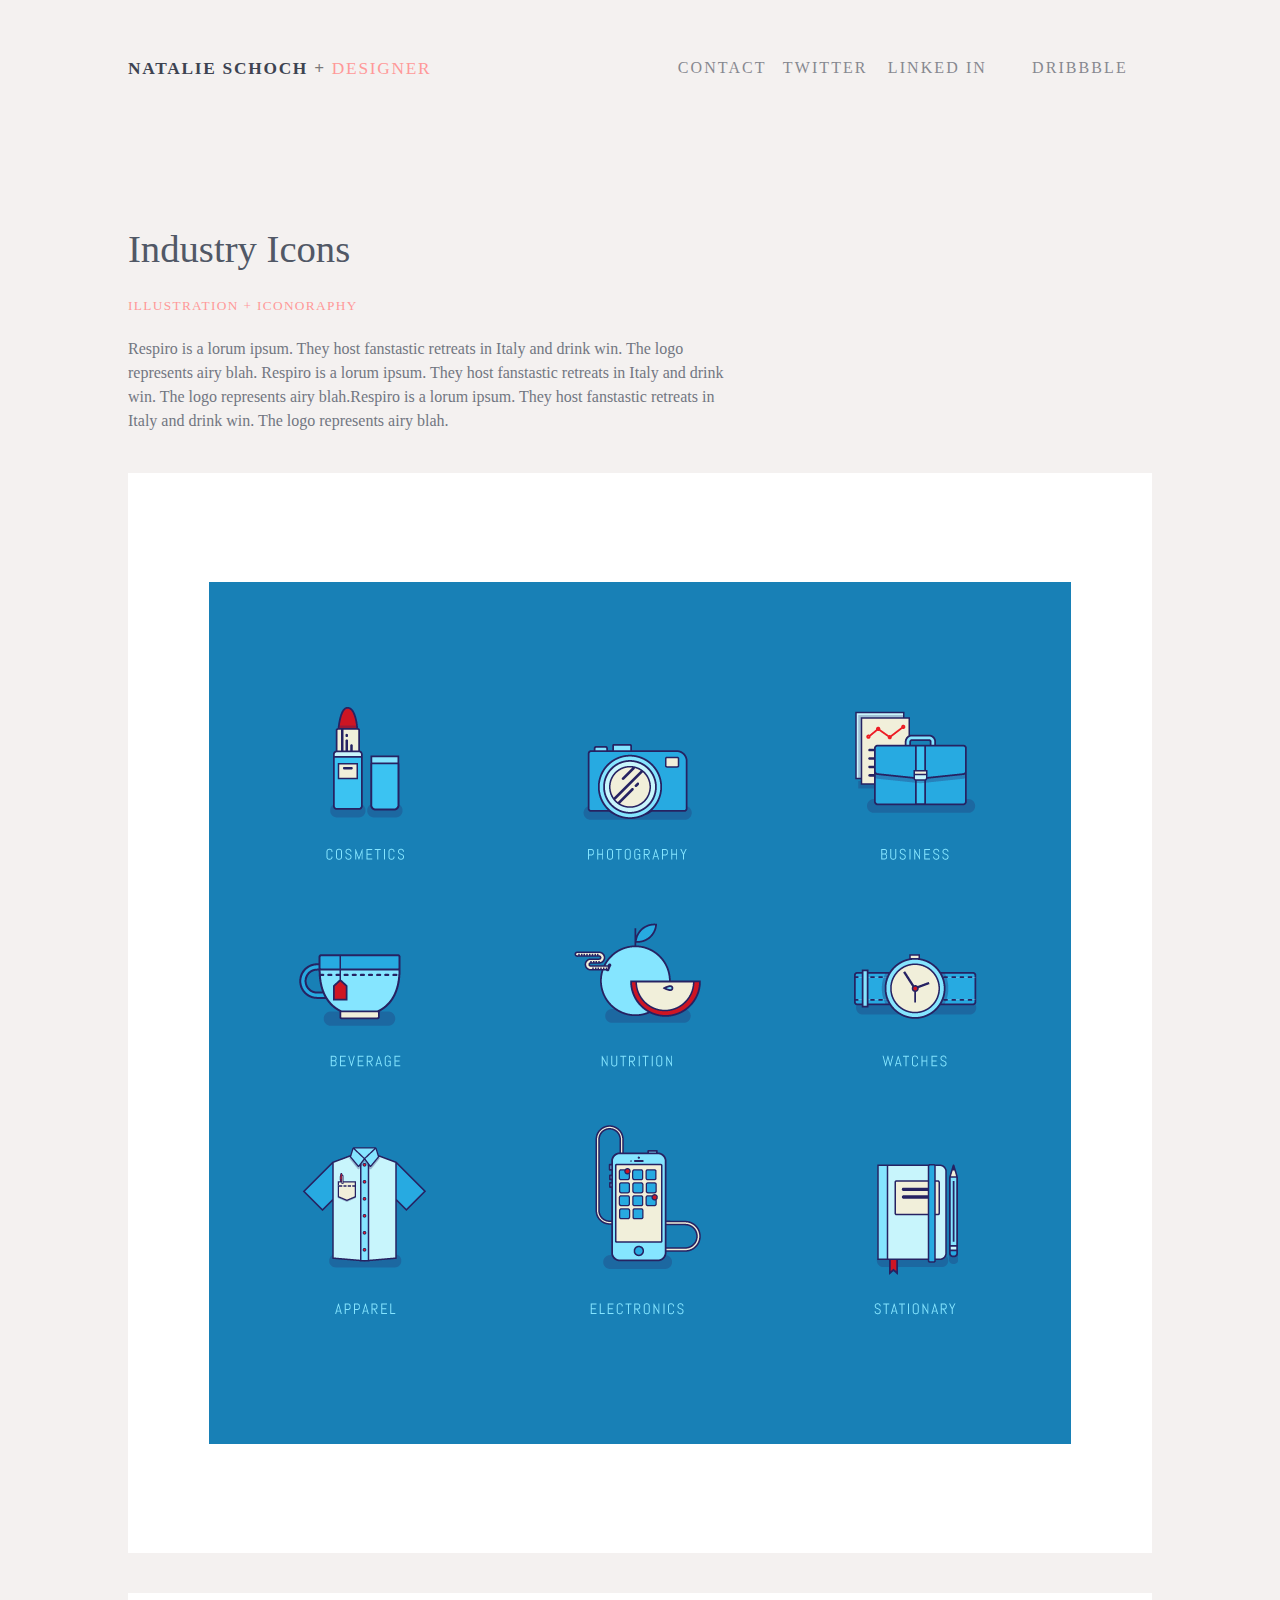
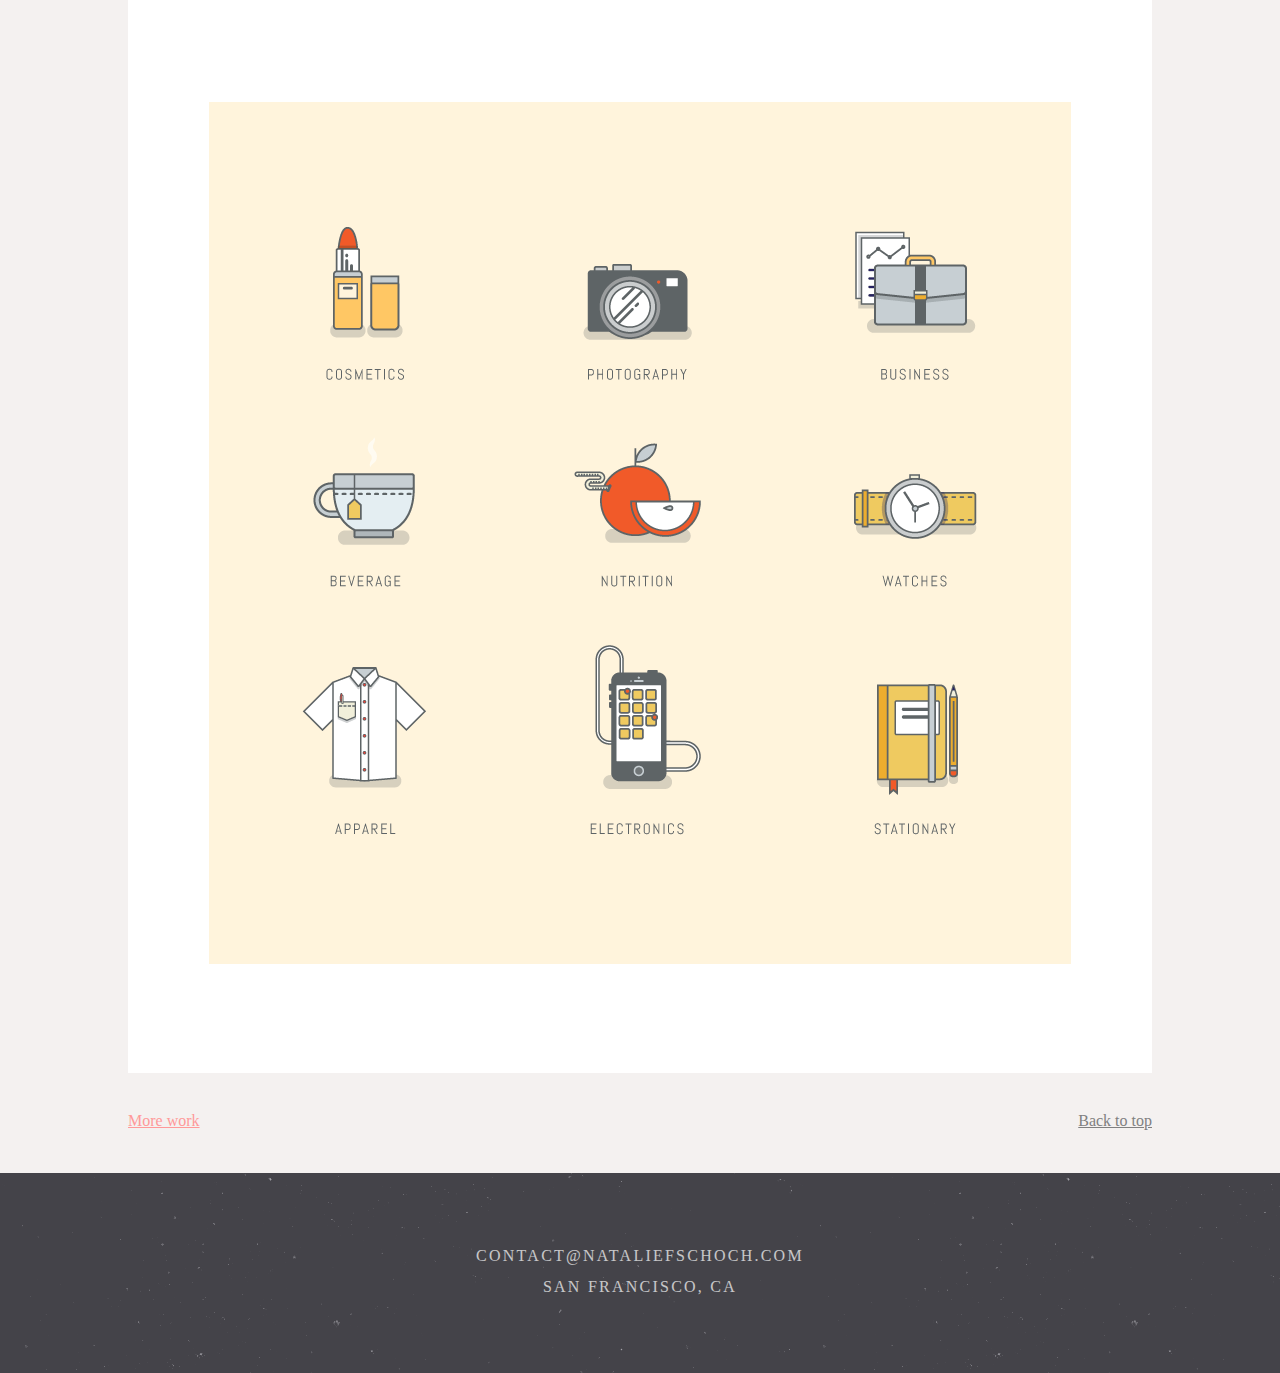
==== icons.html @ 2d97949e "added respiro, infographic, wiser2, icons pages" ====
<!DOCTYPE html>
<head>
  <link rel="stylesheet" href="css/style.css" TYPE="text/css">
  <script src="//ajax.googleapis.com/ajax/libs/jquery/1.11.1/jquery.min.js"></script>
  <title>Natalie Schoch - Designer</title>
</head>
<body>
  <div class="group" id="one">
    <div class="frame">
      <div class="nav bounceIn name cf">
        <a href="index.html">Natalie Schoch</a> <span class="opacity">+</span> <span class="designer">DESIGNER</span>
      </div>
      <div class="nav links bounceIn cf">
        <ul class="links cf">
          <li>
            <a href="contact.html"><div id="email">Contact</div></a>
          </li>
          <li>
            <a href="www.twitter.com"><div id="twitter">Twitter</div></a>
          </li>
          <li>
            <a href="www.linkedin.com"><div id="linkedin">Linked In</div></a>
          </li>
          <li>
            <a href="www.dribbble.com"><div id="dribbble">Dribbble</div></a>
          </li>
        </ul>
      </div>
      <div class="workdisplay">
        <p class="titles">
          <A NAME="codeword">Industry Icons</a>
        </p>
        <p class="tags">
          Illustration + Iconoraphy
        </p>
        <p class="desc">
          Respiro is a lorum ipsum. They host fanstastic retreats in Italy and drink win. The logo represents airy blah. Respiro is a lorum ipsum. They host fanstastic retreats in Italy and drink win. The logo represents airy blah.Respiro is a lorum ipsum. They host fanstastic retreats in Italy and drink win. The logo represents airy blah.
        </p>
        <div class="design">
          <div class="design-image icons-blue"></div>
        </div>
        <div class="design">
          <div class="design-image icons-yellow"></div>
        </div>

        <div class="navigation more-work">
          <a href="index.html">More work</a>
        </div>
        <div class="navigation top"><A HREF="#codeword">Back to top</A></div>
      </div>
    </div>
  </div>
  <div id="footer" class="cf">
    <div class="nav footertext">
     <p>contact@nataliefschoch.com</p>
     <p class="block_p">San Francisco, CA</p>
    </div>
  </div>  
<script src="https://maxcdn.bootstrapcdn.com/bootstrap/3.3.0/js/bootstrap.min.js"></script>
<script type="text/javascript" src="js/jquery.js"></script>
</body>
</html>
---- css/style.css ----
@import url(http://fonts.googleapis.com/css?family=Cardo:400,400italic,700);
@import url(reset.css);
@import url(http://fonts.googleapis.com/css?family=Vollkorn:400italic,700italic,400,700);

html {
	min-height: 100%;
	height: 100%;
}

html, body {
	margin: 0 auto;
	height: 100%;
}

.clearfix:after {
    clear: both;
    display: block;
    visibility: hidden;
    content: " ";
}

.frame {
	display: block;
	max-width: 1200px;
	width: 80%;
	margin: 0 auto;
	position: relative;
}

.group {
	padding: 60px 0;
}

#one {
	transition: all 5s ease;
	background: #f4f1f0;

}

#footer {
  text-align: left;
  position: relative;
  background: url('../images/stardust.png');
  bottom: 0;
  width: 100%;
  height: 200px;
}

.footertext a {
  text-decoration: none;
  color: white;
  transition: all .2s ease;
    opacity: 1;
    -webkit-transition: all 0.5s ease;

}

.footertext {
  font-family: futura LT;
  -webkit-font-smoothing: antialiased;
  font-smoothing: antialiased;
  transition: all .7s ease-in-out;
  -webkit-transition: all .7s ease-in-out;
  -moz-transition: all .7s ease-in-out;
  -webkit-align-items: center;
  -moz-align-items: center;
  -ms-align-items: center;
  align-items: center;
  text-align: center;
  display: block;
  margin: 75px auto;
  text-align: center;
  color: white;
  font-size: 12pt;
  text-transform: uppercase;
  letter-spacing: .14em;
  opacity: .7;
}

.footertext a:hover {
  text-decoration: line-through;
}

.block_p {
  margin-top: 15px;
}

.portfolio {
	padding-top: 100px;
	min-width: 1000px;
}

.portfolio2 {
	min-width: 1000px;
	padding-top: 20px;
}

.work {
	float: left;
	background: grey;
}

.work1 {
	height: 440px;
	width: 440px;
	margin-right: 20px;
	background: url('../images/work-wiser.jpg');
  background-size: 440px 440px;
}

.work2 {
	height: 210px;
	width: 210px;
	margin-right: 20px;
   background: url('../images/work-respiro.jpg');
   background-size: 210px 210px;
}

.work3 {
	height: 210px;
	width: 210px;
	margin-right: 20px;
	background: url('../images/businessicons.gif');
  background-size: 210px 210px;
}

.work4 {
	height: 210px;
	width: 440px;
	margin-top: 20px;
	margin-right: 20px;
	background: url('../images/work-currently.jpg');
  background-size: 440px 210px;
}

.work5 {
	height: 210px;
	width: 210px;
	margin-right: 20px;
	background: url('../images/felix-cat.gif');
  background-size: 210px 210px;
}

.work6 {
	height: 210px;
	width: 210px;
   background: url('../images/work-infographs.jpg');
   background-size: 210px 210px;
}

.work7 {
	height: 210px;
	width: 440px;
	margin-top: 20px;
  background: url('../images/work-wiser2.jpg');
  background-size: 440px 210px;
}


.work8 {
  height: 440px;
  width: 440px;
  margin-right: 20px;
  background: url('../images/work-sf.jpg');
  background-size: 440px 440px;
}

.colum {
  width: 460px;
  height: 460px;
  display: inline;
  float: left;
}


.project_name {
   font-family : futura;
   font-size : 22px;
   letter-spacing : .06em;
   text-align: center;
   display: block;

}

.project_desc {
   display: block;
   text-align: center;
   font-family : FaceplateSans LV;
   font-size : 15px;
   letter-spacing : 1.9px;
   text-transform: uppercase;
   padding: 10px;
}

.work:hover {
   color: white;
}

.work:hover .project_name {

}

.work:after {
   content: ' ';
   position: absolute;
   top: 0;
   left: 0;
   width: 100%;
   height: 100%;
   opacity: 0;
   -webkit-transition: opacity .5s;
    transition: opacity .5s;
}

.work:hover:after {
   opacity: .73;
}

.work:hover:after {
   background: #2e3333;
}


.work {
   color: transparent;
   position: relative;
}

.work_desc {
   vertical-align: center;
   margin: auto;
   position: relative;
   z-index: 1;
}

.lrg {
   margin: 190px  auto;
}

.sm {
   margin: 80px auto;
}

.opacity {
  opacity: .5;
}
#bio {
   margin: auto;
   text-align: center;
	margin-top: 100px;
	max-width: 600px;
	font-size: 28px;
	line-height: 33px;
	font-weight: lighter;
	-webkit-font-smoothing: antialiased;
	font-family: futura lt;
	letter-spacing: .02em;
}

.designer {
  color: #ff9999;
  font-weight: 300;
}


.links li {
    float: left;
    margin-left: 45px;
}

.links {
   margin-right: 30px;
}

.nav {
   font-family: futura LT;
   -webkit-font-smoothing: antialiased;
   font-smoothing: antialiased;
   transition: all .7s ease-in-out;
  -webkit-transition: all .7s ease-in-out;
  -moz-transition: all .7s ease-in-out;
  -webkit-align-items: center;
-moz-align-items: center;
-ms-align-items: center;
align-items: center;
text-align: center;
}

.nav.name{
   font-size: 13pt;
   float: left;
   letter-spacing: .1em;
   text-transform: uppercase;
   font-weight: bold;
}

.nav .links{
  font-family: FaceplateSans LV;
   font-size: 12pt;
   float: right;
   letter-spacing: .13em;
   text-transform: uppercase;
   color: #3d4351;
}

.links a {
   text-decoration: none;
   opacity: .6;
   transition: all .2s ease;
   color: #3d4351;
}

.nav.name a:hover{
  text-decoration: line-through;   
}

.nav.name a{
  text-decoration: none;
   transition: all .2s ease;
   color: #3d4351;
}

.nav a:hover {
   opacity: 1;
   color: #3d4351;
}

#contact {
	margin-right: 25px;
	height:30px;
	width:30px;
	display: inline-block;
}

#email {
	height:15px;
	width:60px;
	display: inline-block;
}

 #twitter {
	height:20px;
	width:60px;
	display: inline-block;
}

 #linkedin {
	height:20px;
	width:60px;
	display: inline;
}

#dribbble {
	height:19px;
	width:60px;
	display: inline-block;
}


a.hover_effect {
  position: relative;
  text-decoration: none;
}

a.hover_effect span {display: none;}
a.hover_effect:hover span {
  display: block;
  position: absolute; 
  padding: .5em;
  content: attr(title);
  min-width: 80px;
  text-align: center;
  width: auto;
  height: auto;
  white-space: nowrap;
  top: -52px;
  left: -28px;
  background: rgba(0,0,0,.8);
  -moz-border-radius:10px;
  -webkit-border-radius:10px;
  border-radius: 3px;    
  color: white;
  font-size: .86em;
}
a.hover_effect:hover span:after {
  position: absolute;
  display: block;
  content: "";  
  border-color: rgba(0,0,0,.8) transparent transparent transparent;
  border-style: solid;
  border-width: 10px;
  height:0;
  width:0;
  position:absolute;
  bottom: -16px;
  left:2.5em;
 }


.bounceIn {
  -webkit-animation-name: bounceIn;
          animation-name: bounceIn;
  -webkit-animation-duration: 1.3s;
          animation-duration: 1.3s;
}

@-webkit-keyframes bounceIn {
  0%, 60%, 75%, 90%, 100% {
    -webkit-transition-timing-function: cubic-bezier(0.215, 0.610, 0.355, 1.000);
            transition-timing-function: cubic-bezier(0.215, 0.610, 0.355, 1.000);
  }

  0% {
    opacity: 0;
    -webkit-transform: translate3d(0, -3000px, 0);
            transform: translate3d(0, -3000px, 0);
  }

  60% {
    opacity: 1;
    -webkit-transform: translate3d(0, 25px, 0);
            transform: translate3d(0, 25px, 0);
  }

  75% {
    -webkit-transform: translate3d(0, -10px, 0);
            transform: translate3d(0, -10px, 0);
  }

  90% {
    -webkit-transform: translate3d(0, 5px, 0);
            transform: translate3d(0, 5px, 0);
  }

  100% {
    -webkit-transform: none;
            transform: none;
  }
}

@keyframes bounceInDown {
  0%, 60%, 75%, 90%, 100% {
    -webkit-transition-timing-function: cubic-bezier(0.215, 0.610, 0.355, 1.000);
            transition-timing-function: cubic-bezier(0.215, 0.610, 0.355, 1.000);
  }

  0% {
    opacity: 0;
    -webkit-transform: translate3d(0, -3000px, 0);
            transform: translate3d(0, -3000px, 0);
  }

  60% {
    opacity: 1;
    -webkit-transform: translate3d(0, 5px, 0);
            transform: translate3d(0, 5px, 0);
  }

  75% {
    -webkit-transform: translate3d(0, -5px, 0);
            transform: translate3d(0, -5px, 0);
  }

  90% {
    -webkit-transform: translate3d(0, 5px, 0);
            transform: translate3d(0, 5px, 0);
  }

  100% {
    -webkit-transform: none;
            transform: none;
  }
}

.workdisplay {
  padding-top: 150px;
  font-family: futura LT;
}

.titles {
  font-size: 29pt;
  font-weight: 300;
  color: #515866;
}

.tags {
  color: #ff9999;
  text-transform: uppercase;
  font-size: 10pt;
  letter-spacing: .1em;
  font-weight: 300;
  padding-top: 30px;
}

.desc {
  color: #515866;
  font-size: 12pt;
  font-weight: 300;
  opacity: .8;
  max-width: 600px;
  line-height: 18pt;
  margin-top: 25px;
}


.design { 
  display: block;
  background: white;
      min-width: 1000px
}

.design-image {
  margin: 40px auto;
  background: white;
}

.logo {
  background: url('../images/work-respiro.jpg') no-repeat center;
  background-size: 400px 400px;
  height: 400px;
  width: 400px;
  padding-top: 40px;
  padding-bottom: 40px;
}
.desktop {
  background: url('../images/work-respiro-desktop.jpg') no-repeat center;
  background-size: 470px;
  width: 470px;
  height: 389.22px;
  padding-top: 40px;
  padding-bottom: 40px;
}

.mobile {
  background: url('../images/work-respiro-mobile.jpg') no-repeat center;
  background-size: 400px 400px;
  height: 400px;
  width: 400px;
  padding-top: 40px;
  padding-bottom: 40px;
}

.web {
  background: url('../images/work-respiro-web.jpg') no-repeat center;
  background-size: 400px;
  height: 1400px;
  width: 400px;
  padding-top: 30px;
  padding-bottom:30px;
}

.wiser-logo {
  background: url('../images/work-wiser-logos.jpg') no-repeat center;
  background-size: 430.621px 629.705px;
  height: 629.705px;
  width: 430.621px;
  padding-top: 40px;
  padding-bottom: 40px;
}

.deck {
  background: url('../images/work-wiser-deck.jpg') no-repeat center;
  background-size: 400px 400px;
  height: 400px;
  width: 400px;
  padding-top: 40px;
  padding-bottom: 40px;
} 

.wisedynamic {
  background: url('../images/work-wiser-dynamic.jpg') no-repeat center;
  background-size: 500px 1993.7px;
  height: 1993.7px;
  width: 500px;
  padding-top: 40px;
  padding-bottom: 40px;
} 

.careers {
  background: url('../images/work-wiser-careers.jpg') no-repeat center;
  background-size: 500px 1537px;
  height: 1537px;
  width: 500px;
  padding-top: 40px;
  padding-bottom: 40px;
} 

.ebook {
  background: url('../images/work-wiser-ebook.jpg') no-repeat center;
  background-size: 616px 791.93px;
  height: 791.93px;
  width: 616px;
  padding-top: 40px;
  padding-bottom: 40px;
} 

.newsletter {
  background: url('../images/work-newsletter.jpg') no-repeat center;
  background-size: 530px 1371px;
  height: 1371px;
  width: 530px;
  padding-top: 40px;
  padding-bottom: 40px;
}

.icons-blue {
  background: url('../images/work-icons-blue.png') no-repeat center;
  background-size: 1000px 862px;
  height: 1000px;
  width: 862px;
  padding-top: 40px;
  padding-bottom: 40px;
}  

.icons-yellow {
  background: url('../images/work-icons-yellow.png') no-repeat center;
  background-size: 1000px 862px;
  height: 1000px;
  width: 862px;
  padding-top: 40px;
  padding-bottom: 40px;
}

.igs {
  background: url('../images/igs.jpg') no-repeat center;
  background-size: 900px ;
  height: 500px;
  width: 1000px;
  padding-top: 40px;
  padding-bottom: 40px;
} 

.ig-halloween {
  background: url('../images/ig-halloween.jpg') no-repeat center;
  background-size: 700px ;
  height: 3900px;
  width: 700px;
  padding-top: 40px;
  padding-bottom: 40px;
}  

.ig-landingpage {
  background: url('../images/ig-landingpage.jpg') no-repeat center;
  background-size: 700px;
  height: 2150px;
  width: 700px;
  padding-top: 40px;
  padding-bottom: 40px;
}
.ig-retailtrends {
  background: url('../images/ig-retailtrends.jpg') no-repeat center;
  background-size: 700px;
  height: 2700px;
  width: 700px;
  padding-top: 40px;
  padding-bottom: 40px;
}

.ig-omnichannel {
  background: url('../images/ig-omnichannel.jpg') no-repeat center;
  background-size: 700px;
  height: 3300px;
  width: 700px;
  padding-top: 40px;
  padding-bottom: 40px;
}

.more-work a{
  display: inline;
  float:left;
  color: #ff9999;

}

.top a{
  display: inline;
  float:right;
  color: grey;
}
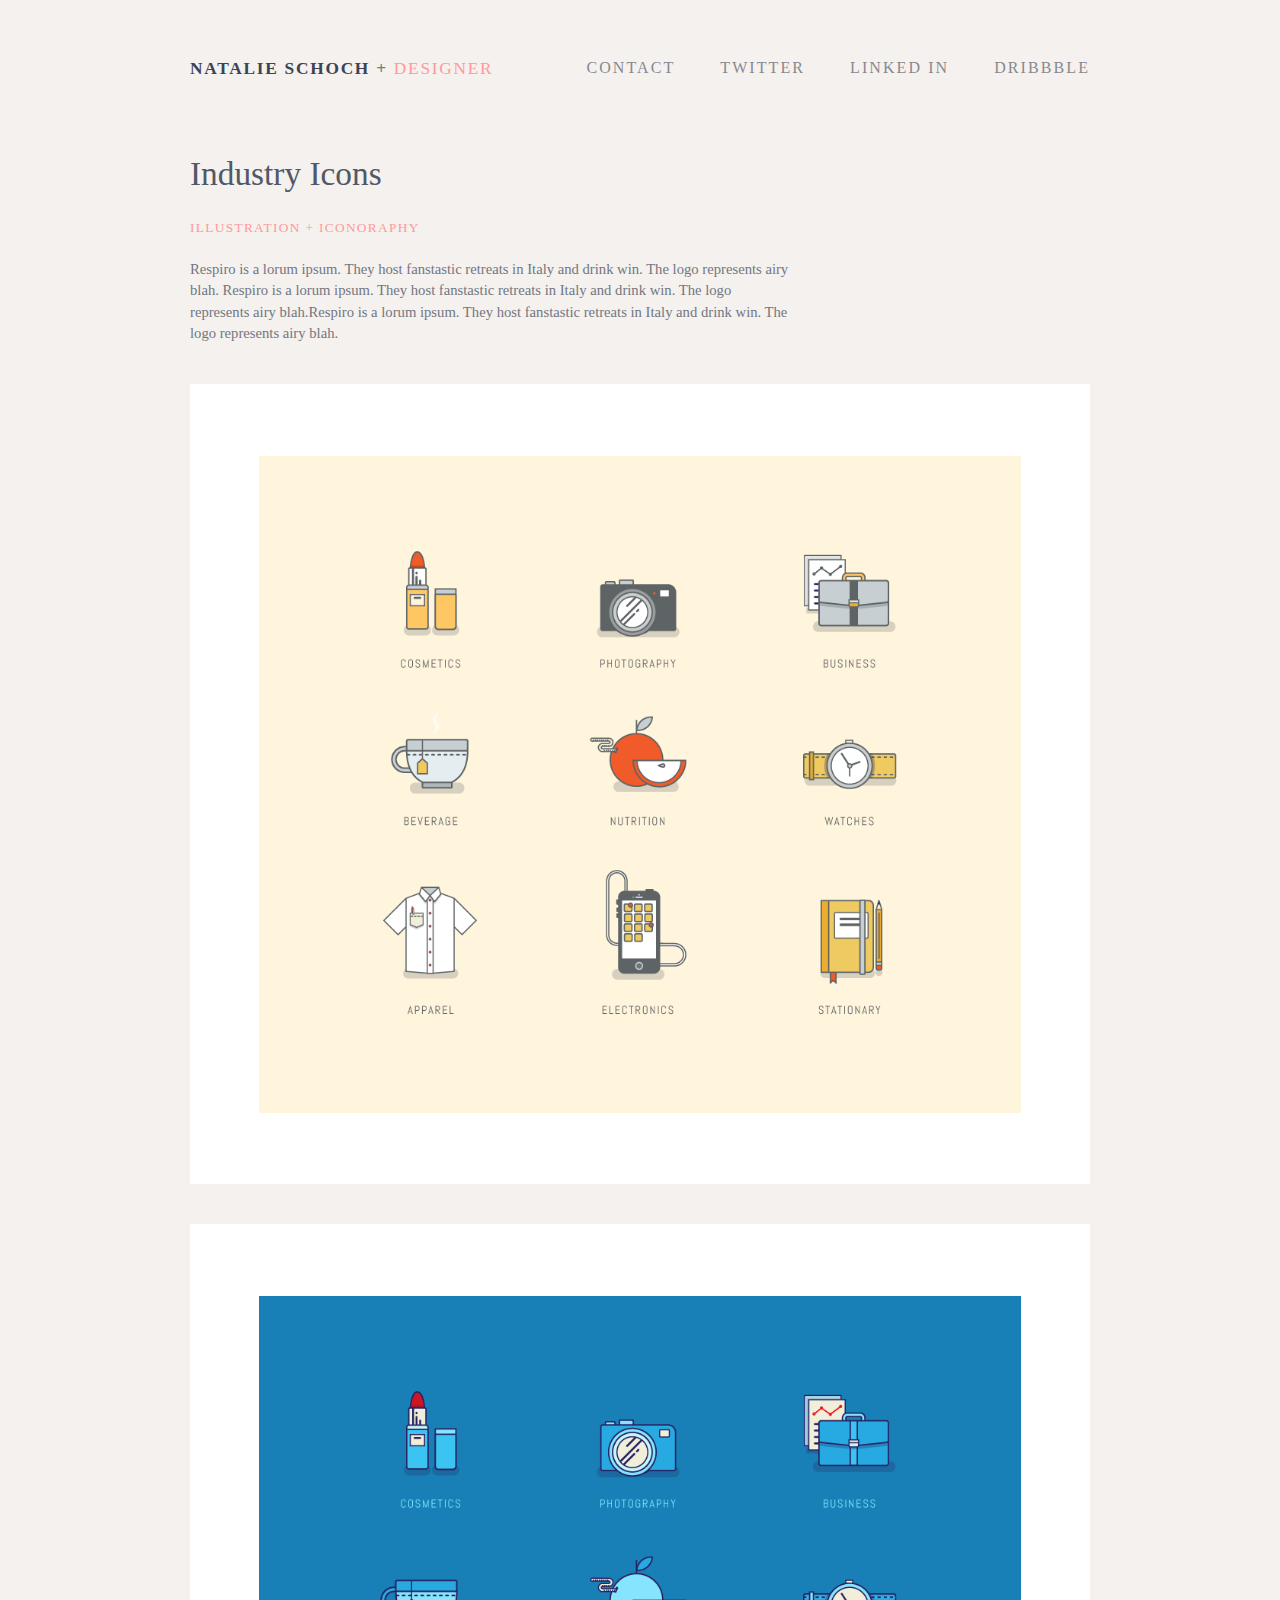
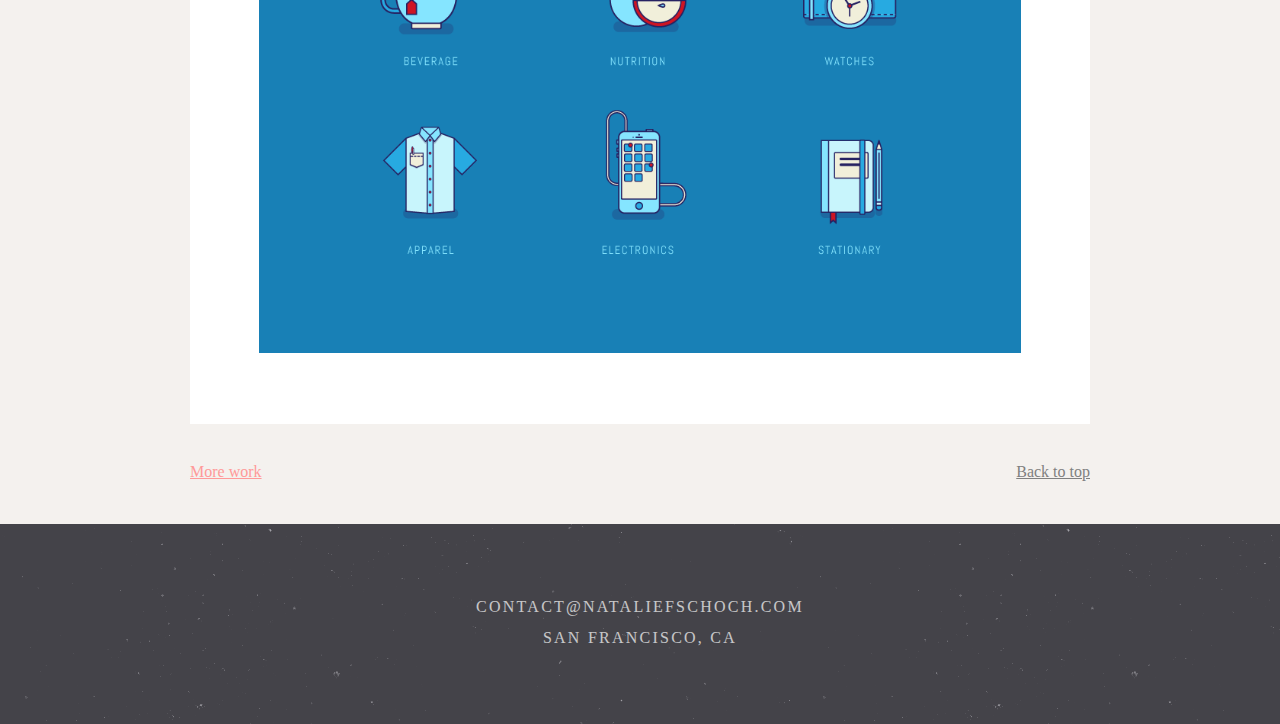
==== commit fbaf6bbf: "adding pages and stuff" ====
--- a/icons.html
+++ b/icons.html
@@ -6,29 +6,29 @@
 </head>
 <body>
   <div class="group" id="one">
-    <div class="frame">
-      <div class="nav bounceIn name cf">
-        <a href="index.html">Natalie Schoch</a> <span class="opacity">+</span> <span class="designer">DESIGNER</span>
-      </div>
-      <div class="nav links bounceIn cf">
-        <ul class="links cf">
-          <li>
-            <a href="contact.html"><div id="email">Contact</div></a>
-          </li>
-          <li>
-            <a href="www.twitter.com"><div id="twitter">Twitter</div></a>
-          </li>
-          <li>
-            <a href="www.linkedin.com"><div id="linkedin">Linked In</div></a>
-          </li>
-          <li>
-            <a href="www.dribbble.com"><div id="dribbble">Dribbble</div></a>
-          </li>
-        </ul>
-      </div>
+        <div class="frame">
+            <div id="header" class="bounceIn cf">
+                <div class="name cf">
+                    <a href="index.html">Natalie Schoch</a> <span class="opacity">+</span> <span class="designer">DESIGNER</span>
+                </div>
+                <ul class="nav links cf">
+                    <li>
+                        <a href="www.twitter.com">Contact</a>
+                    </li>
+                    <li>
+                        <a href="www.twitter.com">Twitter</a>
+                    </li>
+                    <li>
+                        <a href="www.twitter.com">Linked In</a>
+                    </li>
+                    <li>
+                        <a href="www.twitter.com">Dribbble</a>
+                    </li>
+                </ul>
+            </div>
       <div class="workdisplay">
         <p class="titles">
-          <A NAME="codeword">Industry Icons</a>
+          Industry Icons
         </p>
         <p class="tags">
           Illustration + Iconoraphy
@@ -37,12 +37,11 @@
           Respiro is a lorum ipsum. They host fanstastic retreats in Italy and drink win. The logo represents airy blah. Respiro is a lorum ipsum. They host fanstastic retreats in Italy and drink win. The logo represents airy blah.Respiro is a lorum ipsum. They host fanstastic retreats in Italy and drink win. The logo represents airy blah.
         </p>
         <div class="design">
+          <div class="design-image icons-yellow"></div>
+        </div>
+        <div class="design">
           <div class="design-image icons-blue"></div>
         </div>
-        <div class="design">
-          <div class="design-image icons-yellow"></div>
-        </div>
-
         <div class="navigation more-work">
           <a href="index.html">More work</a>
         </div>
@@ -51,7 +50,7 @@
     </div>
   </div>
   <div id="footer" class="cf">
-    <div class="nav footertext">
+    <div class="footertext">
      <p>contact@nataliefschoch.com</p>
      <p class="block_p">San Francisco, CA</p>
     </div>
--- a/css/style.css
+++ b/css/style.css
@@ -1,15 +1,23 @@
-@import url(http://fonts.googleapis.com/css?family=Cardo:400,400italic,700);
-@import url(reset.css);
-@import url(http://fonts.googleapis.com/css?family=Vollkorn:400italic,700italic,400,700);
-
+/*@import url(http://fonts.googleapis.com/css?family=Cardo:400,400italic,700);
+*/@import url(reset.css);
+/*@import url(http://fonts.googleapis.com/css?family=Vollkorn:400italic,700italic,400,700);
+*/
 html {
-	min-height: 100%;
-	height: 100%;
+    min-height: 100%;
+    height: 100%;
 }
 
 html, body {
-	margin: 0 auto;
-	height: 100%;
+    margin: 0 auto;
+    height: 100%;
+}
+
+::selection {
+    background: #0071bc;
+}
+::-moz-selection {
+    background: #0071bc; /* Gecko Browsers */
+
 }
 
 .clearfix:after {
@@ -20,665 +28,755 @@
 }
 
 .frame {
-	display: block;
-	max-width: 1200px;
-	width: 80%;
-	margin: 0 auto;
-	position: relative;
+    display: block;
+    width: 900px;
+    margin: 0 auto;
 }
 
 .group {
-	padding: 60px 0;
+    padding: 60px 0;
 }
 
 #one {
-	transition: all 5s ease;
-	background: #f4f1f0;
-
+    transition: all 5s ease;
+    background: #f4f1ee;
 }
 
 #footer {
-  text-align: left;
-  position: relative;
-  background: url('../images/stardust.png');
-  bottom: 0;
-  width: 100%;
-  height: 200px;
+    text-align: left;
+    position: relative;
+    background: url('../images/stardust.png');
+    bottom: 0;
+    width: 100%;
+    height: 200px;
 }
 
 .footertext a {
-  text-decoration: none;
-  color: white;
-  transition: all .2s ease;
+    text-decoration: none;
+    color: white;
+    transition: all .2s ease;
     opacity: 1;
     -webkit-transition: all 0.5s ease;
 
 }
 
 .footertext {
-  font-family: futura LT;
-  -webkit-font-smoothing: antialiased;
-  font-smoothing: antialiased;
-  transition: all .7s ease-in-out;
-  -webkit-transition: all .7s ease-in-out;
-  -moz-transition: all .7s ease-in-out;
-  -webkit-align-items: center;
-  -moz-align-items: center;
-  -ms-align-items: center;
-  align-items: center;
-  text-align: center;
-  display: block;
-  margin: 75px auto;
-  text-align: center;
-  color: white;
-  font-size: 12pt;
-  text-transform: uppercase;
-  letter-spacing: .14em;
-  opacity: .7;
+    font-family: futura LT;
+    -webkit-font-smoothing: antialiased;
+    font-smoothing: antialiased;
+    transition: all .7s ease-in-out;
+    -webkit-transition: all .7s ease-in-out;
+    -moz-transition: all .7s ease-in-out;
+    -webkit-align-items: center;
+    -moz-align-items: center;
+    -ms-align-items: center;
+    align-items: center;
+    text-align: center;
+    display: block;
+    margin: 75px auto;
+    text-align: center;
+    color: white;
+    font-size: 12pt;
+    text-transform: uppercase;
+    letter-spacing: .14em;
+    opacity: .7;
 }
 
 .footertext a:hover {
-  text-decoration: line-through;
+    text-decoration: line-through;
 }
 
 .block_p {
-  margin-top: 15px;
+    margin-top: 15px;
 }
 
 .portfolio {
-	padding-top: 100px;
-	min-width: 1000px;
+    padding-top: 60px;
 }
 
 .portfolio2 {
-	min-width: 1000px;
-	padding-top: 20px;
+    padding-top: 20px;
 }
 
 .work {
-	float: left;
-	background: grey;
+    float: left;
+    background: grey;
 }
 
 .work1 {
-	height: 440px;
-	width: 440px;
-	margin-right: 20px;
-	background: url('../images/work-wiser.jpg');
-  background-size: 440px 440px;
+    height: 440px;
+    width: 440px;
+    background: url('../images/work-redesign.jpg');
+    background-size: 440px 440px;
 }
 
 .work2 {
-	height: 210px;
-	width: 210px;
-	margin-right: 20px;
-   background: url('../images/work-respiro.jpg');
-   background-size: 210px 210px;
+    margin-right: 20px;
+    height: 210px;
+    width: 210px;
+    background: url('../images/work-respiro.jpg');
+    background-size: 210px 210px;
 }
 
 .work3 {
-	height: 210px;
-	width: 210px;
-	margin-right: 20px;
-	background: url('../images/businessicons.gif');
-  background-size: 210px 210px;
+    height: 210px;
+    width: 210px;
+    background: url('../images/businessicons.gif');
+    background-size: 210px 210px;
 }
 
 .work4 {
-	height: 210px;
-	width: 440px;
-	margin-top: 20px;
-	margin-right: 20px;
-	background: url('../images/work-currently.jpg');
-  background-size: 440px 210px;
+    height: 210px;
+    width: 440px;
+    margin-top: 20px;
+    background: url('../images/work-currently.jpg');
+    background-size: 440px 210px;
 }
 
 .work5 {
-	height: 210px;
-	width: 210px;
-	margin-right: 20px;
-	background: url('../images/felix-cat.gif');
-  background-size: 210px 210px;
+    margin-right: 20px;
+    height: 210px;
+    width: 210px;
+    background: url('../images/felix-cat.gif');
+    background-size: 210px 210px;
 }
 
 .work6 {
-	height: 210px;
-	width: 210px;
-   background: url('../images/work-infographs.jpg');
-   background-size: 210px 210px;
+    height: 210px;
+    width: 210px;
+    background: url('../images/work-infographs.jpg');
+    background-size: 210px 210px;
 }
 
 .work7 {
-	height: 210px;
-	width: 440px;
-	margin-top: 20px;
-  background: url('../images/work-wiser2.jpg');
-  background-size: 440px 210px;
+    height: 210px;
+    width: 440px;
+    margin-top: 20px;
+    background: url('../images/work-wiser.jpg');
+    background-size: 440px 210px;
 }
 
 
 .work8 {
-  height: 440px;
-  width: 440px;
-  margin-right: 20px;
-  background: url('../images/work-sf.jpg');
-  background-size: 440px 440px;
+    height: 440px;
+    width: 440px;
+    background: url('../images/work-sf.jpg');
+    background-size: 440px 440px;
 }
 
 .colum {
-  width: 460px;
-  height: 460px;
-  display: inline;
-  float: left;
-}
-
+    width: 440px;
+    height: 460px;
+    display: inline;
+    float: left;
+}
+
+.colum:first-child {
+    margin-right: 20px;
+}
+
+.work {
+    position: relative;
+    color: #fff;
+    text-align: center;
+}
+
+.work_desc {
+    margin: auto;
+    position: relative;
+    z-index: 1;
+    background: rgba(0,0,0,.5);
+    height: 100%;
+    opacity: 0;
+    transition: all .2s ease-in-out;
+    -webkit-transition: all .2s ease-in-out;
+    -moz-transition: all .2s ease-in-out;
+}
+
+.work_desc:hover {
+    opacity: 1;
+}
 
 .project_name {
-   font-family : futura;
-   font-size : 22px;
-   letter-spacing : .06em;
-   text-align: center;
-   display: block;
+    font-family : futura;
+    font-size : 22px;
+    letter-spacing : .04em;
+    text-align: center;
+    display: inline-block;
+    -webkit-font-smoothing: antialiased;
 
 }
 
 .project_desc {
-   display: block;
-   text-align: center;
-   font-family : FaceplateSans LV;
-   font-size : 15px;
-   letter-spacing : 1.9px;
-   text-transform: uppercase;
-   padding: 10px;
-}
-
-.work:hover {
-   color: white;
-}
-
-.work:hover .project_name {
-
-}
-
-.work:after {
-   content: ' ';
-   position: absolute;
-   top: 0;
-   left: 0;
-   width: 100%;
-   height: 100%;
-   opacity: 0;
-   -webkit-transition: opacity .5s;
-    transition: opacity .5s;
-}
-
-.work:hover:after {
-   opacity: .73;
-}
-
-.work:hover:after {
-   background: #2e3333;
-}
-
-
-.work {
-   color: transparent;
-   position: relative;
-}
-
-.work_desc {
-   vertical-align: center;
-   margin: auto;
-   position: relative;
-   z-index: 1;
-}
-
-.lrg {
-   margin: 190px  auto;
-}
-
-.sm {
-   margin: 80px auto;
+    display: block;
+    text-align: center;
+    font-family : FaceplateSans LV;
+    font-size : 15px;
+    letter-spacing : 1.9px;
+    text-transform: uppercase;
+    padding: 10px;
+}
+
+.lrg .project_name {
+    margin-top: 190px;
+}
+
+.sm .project_name {
+    margin-top: 80px;
 }
 
 .opacity {
-  opacity: .5;
-}
+    opacity: .5;
+}
+
 #bio {
-   margin: auto;
-   text-align: center;
-	margin-top: 100px;
-	max-width: 600px;
-	font-size: 28px;
-	line-height: 33px;
-	font-weight: lighter;
-	-webkit-font-smoothing: antialiased;
-	font-family: futura lt;
-	letter-spacing: .02em;
+    margin: auto;
+    text-align: center;
+    margin-top: 100px;
+    max-width: 600px;
+    font-size: 28px;
+    line-height: 33px;
+    font-weight: lighter;
+    -webkit-font-smoothing: antialiased;
+    font-family: futura lt;
+    letter-spacing: .02em;
 }
 
 .designer {
-  color: #ff9999;
-  font-weight: 300;
-}
-
+    color: #ff9999;
+    font-weight: 300;
+}
+
+.design {
+    background: white;
+}
+
+#header {
+    transition: all .7s ease-in-out;
+    -webkit-transition: all .7s ease-in-out;
+    -moz-transition: all .7s ease-in-out;
+}
+
+.nav {
+    display: block;
+    float: right;
+    font-family: futura LT;
+    -webkit-font-smoothing: antialiased;
+    font-smoothing: antialiased;
+}
+
+.name {
+    font-size: 13pt;
+    float: left;
+    letter-spacing: .1em;
+    text-transform: uppercase;
+    font-weight: bold;
+    font-family: futura LT;
+}
 
 .links li {
     float: left;
-    margin-left: 45px;
-}
-
-.links {
-   margin-right: 30px;
-}
-
-.nav {
-   font-family: futura LT;
-   -webkit-font-smoothing: antialiased;
-   font-smoothing: antialiased;
-   transition: all .7s ease-in-out;
-  -webkit-transition: all .7s ease-in-out;
-  -moz-transition: all .7s ease-in-out;
-  -webkit-align-items: center;
--moz-align-items: center;
--ms-align-items: center;
-align-items: center;
-text-align: center;
-}
-
-.nav.name{
-   font-size: 13pt;
-   float: left;
-   letter-spacing: .1em;
-   text-transform: uppercase;
-   font-weight: bold;
-}
-
-.nav .links{
-  font-family: FaceplateSans LV;
-   font-size: 12pt;
-   float: right;
-   letter-spacing: .13em;
-   text-transform: uppercase;
-   color: #3d4351;
+    margin-right: 45px;
+}
+
+.links li:last-child {
+    margin-right: 0;
 }
 
 .links a {
-   text-decoration: none;
-   opacity: .6;
-   transition: all .2s ease;
-   color: #3d4351;
-}
-
-.nav.name a:hover{
-  text-decoration: line-through;   
-}
-
-.nav.name a{
-  text-decoration: none;
-   transition: all .2s ease;
-   color: #3d4351;
+    text-decoration: none;
+    opacity: .6;
+    transition: all .2s ease;
+    color: #3d4351;
+    font-family: FaceplateSans LV;
+    font-size: 12pt;
+    letter-spacing: .13em;
+    text-transform: uppercase;
+    color: #3d4351;
+    display: block;
+}
+
+.name a:hover {
+    text-decoration: line-through;   
+}
+
+.name a {
+    text-decoration: none;
+    transition: all .2s ease;
+    color: #3d4351;
 }
 
 .nav a:hover {
-   opacity: 1;
-   color: #3d4351;
-}
-
-#contact {
-	margin-right: 25px;
-	height:30px;
-	width:30px;
-	display: inline-block;
-}
-
-#email {
-	height:15px;
-	width:60px;
-	display: inline-block;
-}
-
- #twitter {
-	height:20px;
-	width:60px;
-	display: inline-block;
-}
-
- #linkedin {
-	height:20px;
-	width:60px;
-	display: inline;
-}
-
-#dribbble {
-	height:19px;
-	width:60px;
-	display: inline-block;
+    opacity: 1;
+    color: #3d4351;
 }
 
 
 a.hover_effect {
-  position: relative;
-  text-decoration: none;
+    position: relative;
+    text-decoration: none;
 }
 
 a.hover_effect span {display: none;}
 a.hover_effect:hover span {
-  display: block;
-  position: absolute; 
-  padding: .5em;
-  content: attr(title);
-  min-width: 80px;
-  text-align: center;
-  width: auto;
-  height: auto;
-  white-space: nowrap;
-  top: -52px;
-  left: -28px;
-  background: rgba(0,0,0,.8);
-  -moz-border-radius:10px;
-  -webkit-border-radius:10px;
-  border-radius: 3px;    
-  color: white;
-  font-size: .86em;
+    display: block;
+    position: absolute; 
+    padding: .5em;
+    content: attr(title);
+    min-width: 80px;
+    text-align: center;
+    width: auto;
+    height: auto;
+    white-space: nowrap;
+    top: -52px;
+    left: -28px;
+    background: rgba(0,0,0,.8);
+    -moz-border-radius:10px;
+    -webkit-border-radius:10px;
+    border-radius: 3px;    
+    color: white;
+    font-size: .86em;
 }
 a.hover_effect:hover span:after {
-  position: absolute;
-  display: block;
-  content: "";  
-  border-color: rgba(0,0,0,.8) transparent transparent transparent;
-  border-style: solid;
-  border-width: 10px;
-  height:0;
-  width:0;
-  position:absolute;
-  bottom: -16px;
-  left:2.5em;
- }
+    position: absolute;
+    display: block;
+    content: "";  
+    border-color: rgba(0,0,0,.8) transparent transparent transparent;
+    border-style: solid;
+    border-width: 10px;
+    height:0;
+    width:0;
+    position:absolute;
+    bottom: -16px;
+    left:2.5em;
+}
 
 
 .bounceIn {
-  -webkit-animation-name: bounceIn;
-          animation-name: bounceIn;
-  -webkit-animation-duration: 1.3s;
-          animation-duration: 1.3s;
+    -webkit-animation-name: bounceIn;
+    animation-name: bounceIn;
+    -webkit-animation-duration: 1.3s;
+    animation-duration: 1.3s;
 }
 
 @-webkit-keyframes bounceIn {
-  0%, 60%, 75%, 90%, 100% {
-    -webkit-transition-timing-function: cubic-bezier(0.215, 0.610, 0.355, 1.000);
-            transition-timing-function: cubic-bezier(0.215, 0.610, 0.355, 1.000);
-  }
-
-  0% {
-    opacity: 0;
-    -webkit-transform: translate3d(0, -3000px, 0);
-            transform: translate3d(0, -3000px, 0);
-  }
-
-  60% {
-    opacity: 1;
-    -webkit-transform: translate3d(0, 25px, 0);
-            transform: translate3d(0, 25px, 0);
-  }
-
-  75% {
-    -webkit-transform: translate3d(0, -10px, 0);
-            transform: translate3d(0, -10px, 0);
-  }
-
-  90% {
-    -webkit-transform: translate3d(0, 5px, 0);
-            transform: translate3d(0, 5px, 0);
-  }
-
-  100% {
-    -webkit-transform: none;
-            transform: none;
-  }
+    0%, 60%, 75%, 90%, 100% {
+        -webkit-transition-timing-function: cubic-bezier(0.215, 0.610, 0.355, 1.000);
+        transition-timing-function: cubic-bezier(0.215, 0.610, 0.355, 1.000);
+    }
+
+    0% {
+        opacity: 0;
+        -webkit-transform: translate3d(0, -3000px, 0);
+        transform: translate3d(0, -3000px, 0);
+    }
+
+    60% {
+        opacity: 1;
+        -webkit-transform: translate3d(0, 25px, 0);
+        transform: translate3d(0, 25px, 0);
+    }
+
+    75% {
+        -webkit-transform: translate3d(0, -10px, 0);
+        transform: translate3d(0, -10px, 0);
+    }
+
+    90% {
+        -webkit-transform: translate3d(0, 5px, 0);
+        transform: translate3d(0, 5px, 0);
+    }
+
+    100% {
+        -webkit-transform: none;
+        transform: none;
+    }
 }
 
 @keyframes bounceInDown {
-  0%, 60%, 75%, 90%, 100% {
-    -webkit-transition-timing-function: cubic-bezier(0.215, 0.610, 0.355, 1.000);
-            transition-timing-function: cubic-bezier(0.215, 0.610, 0.355, 1.000);
-  }
-
-  0% {
-    opacity: 0;
-    -webkit-transform: translate3d(0, -3000px, 0);
-            transform: translate3d(0, -3000px, 0);
-  }
-
-  60% {
-    opacity: 1;
-    -webkit-transform: translate3d(0, 5px, 0);
-            transform: translate3d(0, 5px, 0);
-  }
-
-  75% {
-    -webkit-transform: translate3d(0, -5px, 0);
-            transform: translate3d(0, -5px, 0);
-  }
-
-  90% {
-    -webkit-transform: translate3d(0, 5px, 0);
-            transform: translate3d(0, 5px, 0);
-  }
-
-  100% {
-    -webkit-transform: none;
-            transform: none;
-  }
+    0%, 60%, 75%, 90%, 100% {
+        -webkit-transition-timing-function: cubic-bezier(0.215, 0.610, 0.355, 1.000);
+        transition-timing-function: cubic-bezier(0.215, 0.610, 0.355, 1.000);
+    }
+
+    0% {
+        opacity: 0;
+        -webkit-transform: translate3d(0, -3000px, 0);
+        transform: translate3d(0, -3000px, 0);
+    }
+
+    60% {
+        opacity: 1;
+        -webkit-transform: translate3d(0, 5px, 0);
+        transform: translate3d(0, 5px, 0);
+    }
+
+    75% {
+        -webkit-transform: translate3d(0, -5px, 0);
+        transform: translate3d(0, -5px, 0);
+    }
+
+    90% {
+        -webkit-transform: translate3d(0, 5px, 0);
+        transform: translate3d(0, 5px, 0);
+    }
+
+    100% {
+        -webkit-transform: none;
+        transform: none;
+    }
 }
 
 .workdisplay {
-  padding-top: 150px;
-  font-family: futura LT;
+    padding-top: 80px;
+    font-family: futura LT;
 }
 
 .titles {
-  font-size: 29pt;
-  font-weight: 300;
-  color: #515866;
+    font-size: 25pt;
+    font-weight: 300;
+    color: #515866;
 }
 
 .tags {
-  color: #ff9999;
-  text-transform: uppercase;
-  font-size: 10pt;
-  letter-spacing: .1em;
-  font-weight: 300;
-  padding-top: 30px;
+    color: #ff9999;
+    text-transform: uppercase;
+    font-size: 10pt;
+    letter-spacing: .1em;
+    font-weight: 300;
+    padding-top: 30px;
 }
 
 .desc {
-  color: #515866;
-  font-size: 12pt;
-  font-weight: 300;
-  opacity: .8;
-  max-width: 600px;
-  line-height: 18pt;
-  margin-top: 25px;
-}
-
-
-.design { 
-  display: block;
-  background: white;
-      min-width: 1000px
-}
+    color: #515866;
+    font-size: 11pt;
+    font-weight: 300;
+    opacity: .8;
+    max-width: 600px;
+    line-height: 16pt;
+    margin-top: 25px;
+}
+
 
 .design-image {
-  margin: 40px auto;
-  background: white;
+    margin: 40px auto;
+    background: white;
 }
 
 .logo {
-  background: url('../images/work-respiro.jpg') no-repeat center;
-  background-size: 400px 400px;
-  height: 400px;
-  width: 400px;
-  padding-top: 40px;
-  padding-bottom: 40px;
+    background: url('../images/work-respiro.jpg') no-repeat center;
+    background-size: 400px 400px;
+    height: 400px;
+    width: 400px;
+    padding-top: 40px;
+    padding-bottom: 40px;
 }
 .desktop {
-  background: url('../images/work-respiro-desktop.jpg') no-repeat center;
-  background-size: 470px;
-  width: 470px;
-  height: 389.22px;
-  padding-top: 40px;
-  padding-bottom: 40px;
+    background: url('../images/work-respiro-desktop.jpg') no-repeat center;
+    background-size: 470px;
+    width: 470px;
+    height: 389.22px;
+    padding-top: 40px;
+    padding-bottom: 40px;
 }
 
 .mobile {
-  background: url('../images/work-respiro-mobile.jpg') no-repeat center;
-  background-size: 400px 400px;
-  height: 400px;
-  width: 400px;
-  padding-top: 40px;
-  padding-bottom: 40px;
+    background: url('../images/work-respiro-mobile.jpg') no-repeat center;
+    background-size: 400px 400px;
+    height: 400px;
+    width: 400px;
+    padding-top: 40px;
+    padding-bottom: 40px;
 }
 
 .web {
-  background: url('../images/work-respiro-web.jpg') no-repeat center;
-  background-size: 400px;
-  height: 1400px;
-  width: 400px;
-  padding-top: 30px;
-  padding-bottom:30px;
+    background: url('../images/work-respiro-web.jpg') no-repeat center;
+    background-size: 400px;
+    height: 1400px;
+    width: 400px;
+    padding-top: 30px;
+    padding-bottom:30px;
 }
 
 .wiser-logo {
-  background: url('../images/work-wiser-logos.jpg') no-repeat center;
-  background-size: 430.621px 629.705px;
-  height: 629.705px;
-  width: 430.621px;
-  padding-top: 40px;
-  padding-bottom: 40px;
+    background: url('../images/work-wiser-logos.jpg') no-repeat center;
+    background-size: 430.621px 629.705px;
+    height: 629.705px;
+    width: 430.621px;
+    padding-top: 40px;
+    padding-bottom: 40px;
 }
 
 .deck {
-  background: url('../images/work-wiser-deck.jpg') no-repeat center;
-  background-size: 400px 400px;
-  height: 400px;
-  width: 400px;
-  padding-top: 40px;
-  padding-bottom: 40px;
+    background: url('../images/work-wiser-deck.jpg') no-repeat center;
+    background-size: 400px 400px;
+    height: 400px;
+    width: 400px;
+    padding-top: 40px;
+    padding-bottom: 40px;
 } 
 
 .wisedynamic {
-  background: url('../images/work-wiser-dynamic.jpg') no-repeat center;
-  background-size: 500px 1993.7px;
-  height: 1993.7px;
-  width: 500px;
-  padding-top: 40px;
-  padding-bottom: 40px;
+    background: url('../images/work-wiser-dynamic.jpg') no-repeat center;
+    background-size: 500px 1993.7px;
+    height: 1993.7px;
+    width: 500px;
+    padding-top: 40px;
+    padding-bottom: 40px;
 } 
 
 .careers {
-  background: url('../images/work-wiser-careers.jpg') no-repeat center;
-  background-size: 500px 1537px;
-  height: 1537px;
-  width: 500px;
-  padding-top: 40px;
-  padding-bottom: 40px;
+    background: url('../images/work-wiser-careers.jpg') no-repeat center;
+    background-size: 500px 1537px;
+    height: 1537px;
+    width: 500px;
+    padding-top: 40px;
+    padding-bottom: 40px;
 } 
 
 .ebook {
-  background: url('../images/work-wiser-ebook.jpg') no-repeat center;
-  background-size: 616px 791.93px;
-  height: 791.93px;
-  width: 616px;
-  padding-top: 40px;
-  padding-bottom: 40px;
+    background: url('../images/work-wiser-ebook.jpg') no-repeat center;
+    background-size: 616px 791.93px;
+    height: 791.93px;
+    width: 616px;
+    padding-top: 40px;
+    padding-bottom: 40px;
 } 
 
 .newsletter {
-  background: url('../images/work-newsletter.jpg') no-repeat center;
-  background-size: 530px 1371px;
-  height: 1371px;
-  width: 530px;
-  padding-top: 40px;
-  padding-bottom: 40px;
+    background: url('../images/work-newsletter.jpg') no-repeat center;
+    background-size: 530px 1371px;
+    height: 1371px;
+    width: 530px;
+    padding-top: 40px;
+    padding-bottom: 40px;
 }
 
 .icons-blue {
-  background: url('../images/work-icons-blue.png') no-repeat center;
-  background-size: 1000px 862px;
-  height: 1000px;
-  width: 862px;
-  padding-top: 40px;
-  padding-bottom: 40px;
+    background: url('../images/work-icons-blue.png') no-repeat center;
+    background-size: 762px;
+    height: 800px;
+
 }  
 
 .icons-yellow {
-  background: url('../images/work-icons-yellow.png') no-repeat center;
-  background-size: 1000px 862px;
-  height: 1000px;
-  width: 862px;
-  padding-top: 40px;
-  padding-bottom: 40px;
+    background: url('../images/work-icons-yellow.png') no-repeat center;
+    background-size: 762px;
+    height: 800px;
+
 }
 
 .igs {
-  background: url('../images/igs.jpg') no-repeat center;
-  background-size: 900px ;
-  height: 500px;
-  width: 1000px;
-  padding-top: 40px;
-  padding-bottom: 40px;
+    background: url('../images/igs.jpg') no-repeat center;
+    background-size: 900px ;
+    height: 500px;
+    padding-top: 40px;
+    padding-bottom: 40px;
 } 
 
 .ig-halloween {
-  background: url('../images/ig-halloween.jpg') no-repeat center;
-  background-size: 700px ;
-  height: 3900px;
-  width: 700px;
-  padding-top: 40px;
-  padding-bottom: 40px;
+    background: url('../images/ig-halloween.jpg') no-repeat center;
+    background-size: 600px ;
+    height: 3360px;
+    padding-top: 40px;
+    padding-bottom: 40px;
 }  
 
 .ig-landingpage {
-  background: url('../images/ig-landingpage.jpg') no-repeat center;
-  background-size: 700px;
-  height: 2150px;
-  width: 700px;
-  padding-top: 40px;
-  padding-bottom: 40px;
+    background: url('../images/ig-landingpage.jpg') no-repeat center;
+    background-size: 600px;
+    height: 1860px;
+    padding-top: 40px;
+    padding-bottom: 40px;
 }
 .ig-retailtrends {
-  background: url('../images/ig-retailtrends.jpg') no-repeat center;
-  background-size: 700px;
-  height: 2700px;
-  width: 700px;
-  padding-top: 40px;
-  padding-bottom: 40px;
+    background: url('../images/ig-retailtrends.jpg') no-repeat center;
+    background-size: 600px;
+    height: 2270px;
+    padding-top: 40px;
+    padding-bottom: 40px;
 }
 
 .ig-omnichannel {
-  background: url('../images/ig-omnichannel.jpg') no-repeat center;
-  background-size: 700px;
-  height: 3300px;
-  width: 700px;
-  padding-top: 40px;
-  padding-bottom: 40px;
+    background: url('../images/ig-omnichannel.jpg') no-repeat center;
+    background-size: 600px;
+    height: 2780px;
+    width: 700px;
+    padding-bottom: 40px;
+}
+
+.currently-gif {
+    background: url('../images/work-currently-icons.gif') no-repeat center;
+    background-size: 700px;
+    height: 600px;
+    padding-top: 40px;
+    padding-bottom: 40px;
+}
+
+.currently-1 {
+    background: url('../images/work-currently-icons-01.png') no-repeat center;
+    background-size: 700px;
+    height: 700px;
+    padding-top: 20px;
+    padding-bottom: 20px;
+}
+
+.currently-2 {
+    background: url('../images/work-currently-icons-02.png') no-repeat center;
+    background-size: 700px;
+    height: 700px;
+    padding-top: 20px;
+    padding-bottom: 20px;
+}
+
+.currently-3 {
+    background: url('../images/work-currently-icons-03.png') no-repeat center;
+    background-size: 700px;
+    height: 700px;
+    padding-top: 20px;
+    padding-bottom: 20px;
+}
+
+.redesign-1 {
+    background: url('../images/work-redesign-1.jpg') no-repeat center;
+    background-size: 700px;
+    height: 1800px;
+    padding-top: 20px;
+    padding-bottom: 20px;
+}
+
+.redesign-2 {
+    background: url('../images/work-redesign-2.jpg') no-repeat center;
+    background-size: 700px;
+    height: 1300px;
+    padding-top: 20px;
+    padding-bottom: 20px;
+}
+
+.redesign-3 {
+    background: url('../images/work-redesign-mobile.jpg') no-repeat center;
+    background-size: 700px;
+    height: 600px;
+    padding-top: 20px;
+    padding-bottom: 20px;
+}
+
+.redesign-4 {
+    background: url('../images/work-redesign-4.jpg') no-repeat center;
+    background-size: 700px;
+    height: 1800px;
+    padding-top: 20px;
+    padding-bottom: 20px;
+}
+
+.sf-icons {
+    background: url('../images/sf-icons.gif') no-repeat center;
+    background-size: 500px;
+    height: 800px;
 }
 
 .more-work a{
-  display: inline;
-  float:left;
-  color: #ff9999;
+    display: inline;
+    float:left;
+    color: #ff9999;
 
 }
 
 .top a{
-  display: inline;
-  float:right;
-  color: grey;
-}
-
-
-
-
-
+    display: inline;
+    float:right;
+    color: grey;
+}
+
+.contact_desc{
+    display: block;
+    font-family : FaceplateSans LV;
+    font-size : 15px;
+    letter-spacing : 1.5px;
+    color : #28CA40;
+    color : rgb(40, 202, 64);
+    text-transform: uppercase;
+    text-align: center;
+    padding-top: 80px;
+    padding-bottom: 10px;
+}
+
+.contact_info {
+    font-family : Futura;
+    font-size : 24px;
+    font-weight: 100;
+    letter-spacing : 1px;
+    color : #3d4351;
+    color : rgb(51, 51, 51);
+    text-align: center;
+    padding-top: 10px;
+}
+
+.contact_info a {
+    color : #3d4351;
+    text-decoration: none;
+}
+
+.contact_info a:hover {
+    text-decoration: line-through;
+
+}
+
+.contact_bio {
+    font-family : Futura;
+    font-size : 24px;
+    letter-spacing : .4px;
+    line-height: 29px;
+    color : #3d4351;
+    color : rgb(51, 51, 51);
+    text-align: center;
+    padding-top: 10px;
+    max-width: 700px;
+    margin: 0 auto;
+}
+
+.email {
+    margin-top: 50px;
+}
+
+.handcoded {
+    height: 150px;
+    background: url('../images/handcoded.png') no-repeat center;
+    background-size: 150px;
+    margin-top: 90px;
+}
+
+.test-1 {
+    height: 2000px;
+    background: url('../images/test-1.png')#8a8e8e no-repeat center;
+    background-size: 700px;
+    margin-top: 90px;
+}
+
+.test-2 {
+    height: 650px;
+    background: url('../images/test-2.png') #b4b780 no-repeat center;
+    background-size: 650px;
+    margin-top: 90px;
+}
+
+.test-3 {
+    height: 150px;
+    background: url('../images/test-3.png') no-repeat center;
+    background-size: 150px;
+    margin-top: 90px;
+}
+
+.test-4 {
+    height: 150px;
+    background: url('../images/test-4.png') no-repeat center;
+    background-size: 150px;
+    margin-top: 90px;
+}
+
+
+
+
+
+
+
